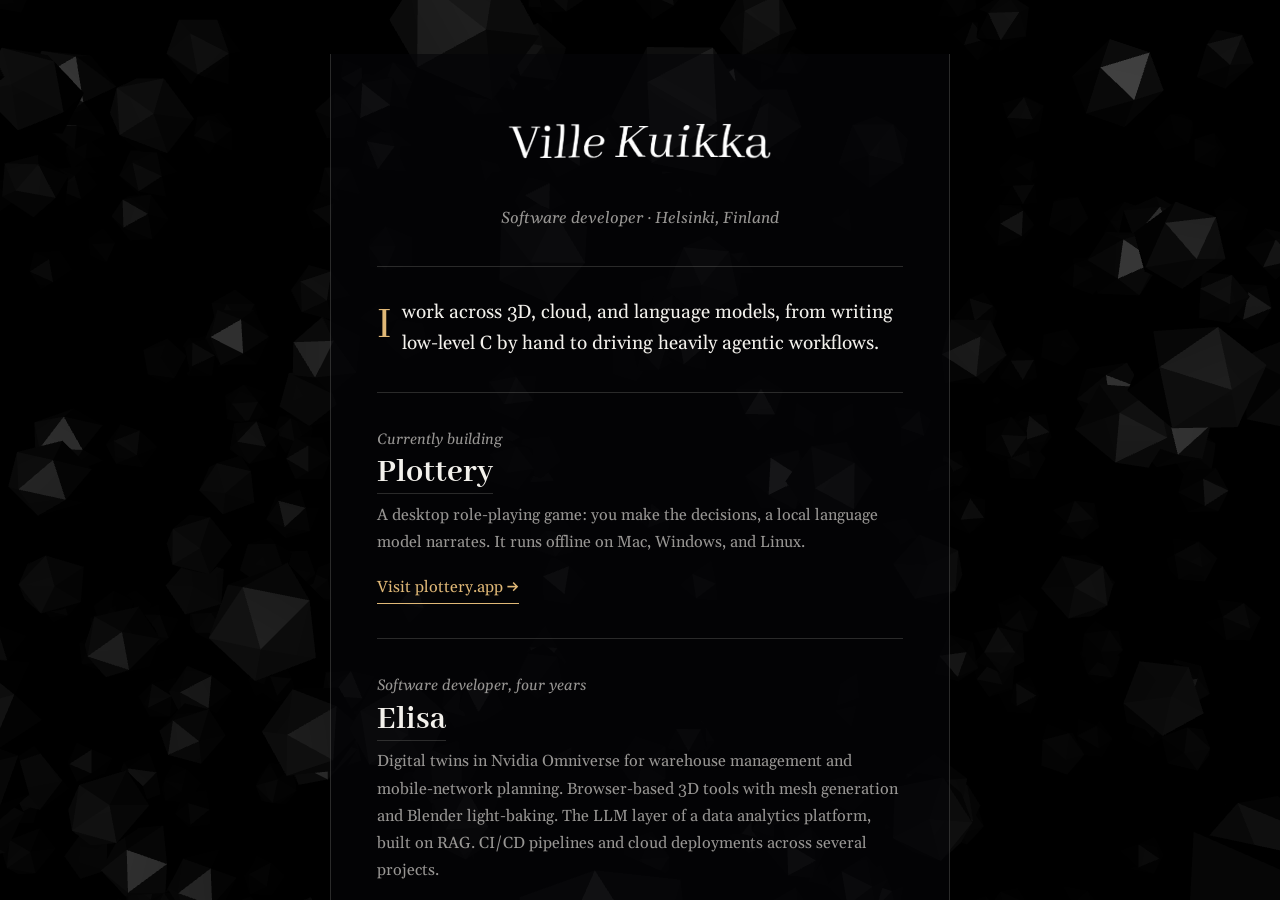
==== index.html @ 919b80c1 "Remove the Plottery pull-quote" ====
<!DOCTYPE html>
<html lang="en">
	<head>
		<meta charset="utf-8">
		<title> Ville Kuikka </title>
		<meta name="description" content="Ville Kuikka, software developer in Helsinki. Plottery, Elisa, Winter Classic Lahti, Doom Nukem.">
		<script src="src/libraries/blotter.min.js"></script>
		<script src="src/libraries/liquidDistortMaterial.js"></script>
		<script src="src/libraries/three.js"></script>
		<script src="src/libraries/jquery.min.js"></script>
		<script src="src/blotter_setup.js" type="module"></script>
		<script src="src/web.js" type="module"></script>
		<meta name="viewport" content="width=device-width, initial-scale=1.0">
		<link href= "web.css" rel="stylesheet" type="text/css">
		<link rel="icon" type="image/gif" href="https://github.com/vkuikka/Fractal-explorer/raw/master/images/img3.png"/>

		<style>
			@import url('https://fonts.googleapis.com/css2?family=Abhaya+Libre:wght@400;700&family=Gelasio:ital@0;1&display=swap');
		</style>

		<script>
			// Failsafe: the 3D background is an enhancement. If its script fails to
			// load at all, still reveal the page, which sits on a solid black background.
			(function () {
				function reveal() { if (document.body) document.body.style.visibility = 'visible'; }
				window.addEventListener('load', reveal);
				setTimeout(reveal, 1500);
			})();
		</script>

		<noscript>
			<style>body { visibility: visible !important; }</style>
		</noscript>

	</head>
	<body style='visibility: hidden;'>
		<div id="threejs_view">
			<canvas></canvas>
		</div>

		<main class="intro">
			<div class="content">
				<header class="hero">
					<h1><span class='blotter'>Ville Kuikka</span></h1>
					<p class="role">Software developer &middot; Helsinki, Finland</p>
				</header>

				<p class="lead">
					I work across 3D, cloud, and language models, from writing low-level C
					by hand to driving heavily agentic workflows.
				</p>

				<section class="entry">
					<p class="label">Currently building</p>
					<h2><a href="https://plottery.app" target="_blank" rel="noopener">Plottery</a></h2>
					<p>
						A desktop role-playing game: you make the decisions, a local
						language model narrates. It runs offline on Mac, Windows, and Linux.
					</p>
					<a class="more" href="https://plottery.app" target="_blank" rel="noopener">Visit plottery.app &rarr;</a>
				</section>

				<section class="entry">
					<p class="label">Software developer, four years</p>
					<h2><a href="https://elisa.fi" target="_blank" rel="noopener">Elisa</a></h2>
					<p>
						Digital twins in Nvidia Omniverse for warehouse management and
						mobile-network planning. Browser-based 3D tools with mesh generation
						and Blender light-baking. The LLM layer of a data analytics platform,
						built on RAG. CI/CD pipelines and cloud deployments across several projects.
					</p>
				</section>

				<section class="entry">
					<p class="label">Client work</p>
					<h2><a href="https://talviklassikko.vercel.app" target="_blank" rel="noopener">Winter Classic Lahti</a></h2>
					<p>
						Site for an outdoor junior hockey event. Rebuilt from WordPress as
						static pages; the match timetable is read from the organisers'
						spreadsheet, so they can change it on the morning of the event.
					</p>
				</section>

				<section class="entry">
					<p class="label">School project</p>
					<h2><a href="https://github.com/vkuikka/doom-nukem" target="_blank" rel="noopener">Doom Nukem</a></h2>
					<p>
						A 3D engine in C, rendered entirely on the CPU in software, with
						SDL handling the window and pixel buffer. Ray-traced lighting and
						baking, a level editor, and a VR demo run off Arduino sensors. We
						built it to understand the math behind 3D rendering.
					</p>
				</section>

				<footer class="links">
					<a href="tools/">Tools</a>
					<a href="https://github.com/vkuikka" target="_blank" rel="noopener">GitHub</a>
					<a href="https://www.shadertoy.com/user/V1773" target="_blank" rel="noopener">Shadertoy</a>
					<a href="https://www.linkedin.com/in/ville-kuikka/" target="_blank" rel="noopener">LinkedIn</a>
					<a href="mailto:ville.kuikka@outlook.com">Email</a>
				</footer>
			</div>
		</main>
	</body>
</html>
---- web.css ----
body::-webkit-scrollbar {
	width: 0px;
}

.intro::-webkit-scrollbar {
	width: 8px;
}

.intro::-webkit-scrollbar-track {
	background: transparent;
}

.intro::-webkit-scrollbar-thumb {
	background: rgba(243, 241, 236, 0.18);
}

.intro::-webkit-scrollbar-thumb:hover {
	background: rgba(243, 241, 236, 0.32);
}

html {
	background-color: black;
}

:root {
	--accent: #e0b877;
	--text: #f3f1ec;
	--muted: rgba(243, 241, 236, 0.62);
	--rule: rgba(243, 241, 236, 0.16);
	--sheet: rgba(6, 6, 9, 0.62);
}

:root, body, html {
	overflow: hidden;
	overscroll-behavior: none;
	padding: 0;
	margin: 0;
	height: 100%;
	width: 100%;
}

#threejs_view {
	position: fixed;
	top: 0;
	left: 0;
	z-index: -10;
	width: 100%;
	height: 100%;
}

#threejs_view canvas {
	display: block;
	width: 100%;
	height: 100%;
}

.intro {
	position: fixed;
	inset: 0;
	display: flex;
	flex-direction: column;
	align-items: center;
	justify-content: safe center;
	box-sizing: border-box;
	padding: 6vh 24px;
	overflow-y: auto;
	overflow-x: hidden;
	scrollbar-width: thin;
	scrollbar-color: rgba(243, 241, 236, 0.22) transparent;

	color: var(--text);
	font-family: 'Gelasio', serif;
	font-size: 16px;
	line-height: 1.7;
}

/* One sheet behind the whole column, so the text stays readable over the
   moving background without turning each section into a floating card. */
.content {
	width: 100%;
	max-width: 620px;
	box-sizing: border-box;
	padding: 52px 46px 44px;
	background: var(--sheet);
	border-left: 1px solid var(--rule);
	border-right: 1px solid var(--rule);

	animation: rise 0.9s ease both;
}

@keyframes rise {
	from { opacity: 0; transform: translateY(14px); }
	to   { opacity: 1; transform: translateY(0); }
}

/* Hero ----------------------------------------------------------------- */

.hero {
	text-align: center;
	padding-bottom: 34px;
	border-bottom: 1px solid var(--rule);
}

.hero h1 {
	margin: 0;
	font-family: 'Abhaya Libre', serif;
	font-weight: 400;
	line-height: 1;
}

.hero .blotter {
	display: inline-block;
	max-width: 100%;
}

/* The effect renders into a fixed-size canvas; keep it inside the column on
   narrow screens instead of pushing the page sideways. */
.hero .blotter canvas {
	max-width: 100%;
	height: auto;
}

.role {
	margin: 10px 0 0;
	font-style: italic;
	color: var(--muted);
}

.lead {
	margin: 30px 0 0;
	font-size: 19px;
	line-height: 1.6;
}

.lead::first-letter {
	font-family: 'Abhaya Libre', serif;
	font-size: 46px;
	line-height: 1;
	float: left;
	padding: 6px 10px 0 0;
	color: var(--accent);
}

/* Entries -------------------------------------------------------------- */

.entry {
	margin-top: 34px;
	padding-top: 34px;
	border-top: 1px solid var(--rule);
}

/* The hero already draws a rule under itself. */
.hero + .entry {
	border-top: 0;
}

.label {
	margin: 0;
	font-style: italic;
	font-size: 15px;
	color: var(--accent);
}

.entry h2 {
	margin: 2px 0 10px;
	font-family: 'Abhaya Libre', serif;
	font-weight: 700;
	font-size: 34px;
	line-height: 1.1;
}

.entry h2 a {
	color: var(--text);
	text-decoration: none;
	border-bottom: 1px solid var(--rule);
	transition: color 0.2s ease, border-color 0.2s ease;
}

.entry h2 a:hover {
	color: var(--accent);
	border-bottom-color: var(--accent);
}

.entry p {
	margin: 0;
	color: var(--muted);
}

.more {
	display: inline-block;
	margin-top: 18px;
	color: var(--accent);
	text-decoration: none;
	border-bottom: 1px solid var(--accent);
	padding-bottom: 2px;
	transition: color 0.2s ease, border-color 0.2s ease;
}

.more:hover {
	color: var(--text);
	border-bottom-color: var(--text);
}

/* Footer --------------------------------------------------------------- */

.links {
	display: flex;
	flex-wrap: wrap;
	gap: 26px;
	justify-content: center;
	margin-top: 40px;
	padding-top: 26px;
	border-top: 1px solid var(--rule);
}

.links a {
	color: var(--muted);
	text-decoration: none;
	font-size: 15px;
	border-bottom: 1px solid transparent;
	padding-bottom: 2px;
	transition: color 0.2s ease, border-color 0.2s ease;
}

.links a:hover {
	color: var(--text);
	border-bottom-color: var(--text);
}

@media (max-width: 560px) {
	.content {
		padding: 40px 24px 34px;
		border-left: 0;
		border-right: 0;
	}

	.entry h2 {
		font-size: 28px;
	}
}
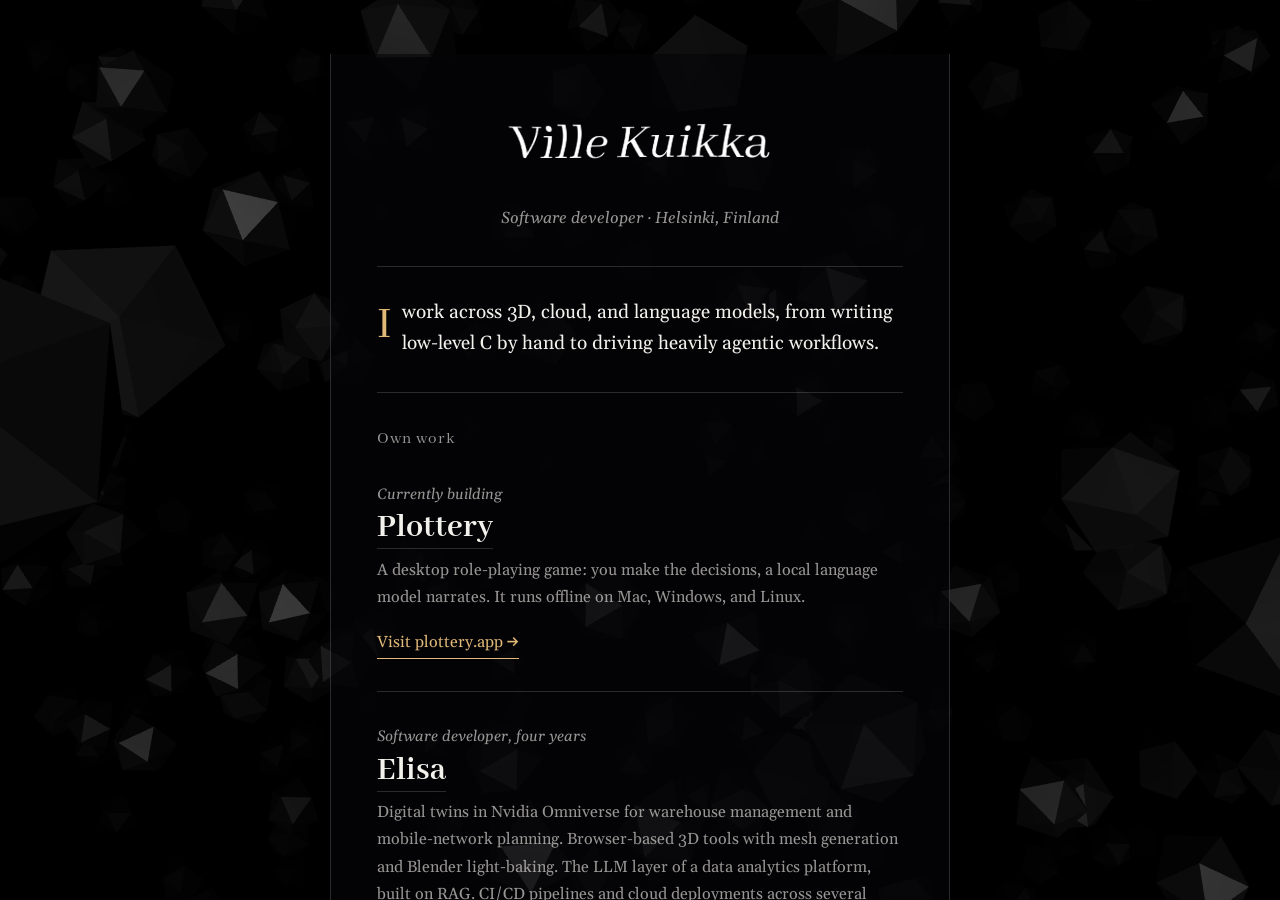
==== commit eeef381d: "Group the entries into own work and client work Client work gets its own section with a heading inst" ====
--- a/index.html
+++ b/index.html
@@ -50,46 +50,53 @@
 					by hand to driving heavily agentic workflows.
 				</p>
 
-				<section class="entry">
-					<p class="label">Currently building</p>
-					<h2><a href="https://plottery.app" target="_blank" rel="noopener">Plottery</a></h2>
-					<p>
-						A desktop role-playing game: you make the decisions, a local
-						language model narrates. It runs offline on Mac, Windows, and Linux.
-					</p>
-					<a class="more" href="https://plottery.app" target="_blank" rel="noopener">Visit plottery.app &rarr;</a>
+				<section class="group">
+					<h2 class="group-title">Own work</h2>
+
+					<article class="entry">
+						<p class="label">Currently building</p>
+						<h3><a href="https://plottery.app" target="_blank" rel="noopener">Plottery</a></h3>
+						<p>
+							A desktop role-playing game: you make the decisions, a local
+							language model narrates. It runs offline on Mac, Windows, and Linux.
+						</p>
+						<a class="more" href="https://plottery.app" target="_blank" rel="noopener">Visit plottery.app &rarr;</a>
+					</article>
+
+					<article class="entry">
+						<p class="label">Software developer, four years</p>
+						<h3><a href="https://elisa.fi" target="_blank" rel="noopener">Elisa</a></h3>
+						<p>
+							Digital twins in Nvidia Omniverse for warehouse management and
+							mobile-network planning. Browser-based 3D tools with mesh generation
+							and Blender light-baking. The LLM layer of a data analytics platform,
+							built on RAG. CI/CD pipelines and cloud deployments across several projects.
+						</p>
+					</article>
+
+					<article class="entry">
+						<p class="label">School project</p>
+						<h3><a href="https://github.com/vkuikka/doom-nukem" target="_blank" rel="noopener">Doom Nukem</a></h3>
+						<p>
+							A 3D engine in C, rendered entirely on the CPU in software, with
+							SDL handling the window and pixel buffer. Ray-traced lighting and
+							baking, a level editor, and a VR demo run off Arduino sensors. We
+							built it to understand the math behind 3D rendering.
+						</p>
+					</article>
 				</section>
 
-				<section class="entry">
-					<p class="label">Software developer, four years</p>
-					<h2><a href="https://elisa.fi" target="_blank" rel="noopener">Elisa</a></h2>
-					<p>
-						Digital twins in Nvidia Omniverse for warehouse management and
-						mobile-network planning. Browser-based 3D tools with mesh generation
-						and Blender light-baking. The LLM layer of a data analytics platform,
-						built on RAG. CI/CD pipelines and cloud deployments across several projects.
-					</p>
-				</section>
+				<section class="group">
+					<h2 class="group-title">Client work</h2>
 
-				<section class="entry">
-					<p class="label">Client work</p>
-					<h2><a href="https://talviklassikko.vercel.app" target="_blank" rel="noopener">Winter Classic Lahti</a></h2>
-					<p>
-						Site for an outdoor junior hockey event. Rebuilt from WordPress as
-						static pages; the match timetable is read from the organisers'
-						spreadsheet, so they can change it on the morning of the event.
-					</p>
-				</section>
-
-				<section class="entry">
-					<p class="label">School project</p>
-					<h2><a href="https://github.com/vkuikka/doom-nukem" target="_blank" rel="noopener">Doom Nukem</a></h2>
-					<p>
-						A 3D engine in C, rendered entirely on the CPU in software, with
-						SDL handling the window and pixel buffer. Ray-traced lighting and
-						baking, a level editor, and a VR demo run off Arduino sensors. We
-						built it to understand the math behind 3D rendering.
-					</p>
+					<article class="entry">
+						<h3><a href="https://talviklassikko.vercel.app" target="_blank" rel="noopener">Winter Classic Lahti</a></h3>
+						<p>
+							Site for an outdoor junior hockey event. The match timetable is
+							read from the organisers' spreadsheet, so they can change it on
+							the morning of the event.
+						</p>
+					</article>
 				</section>
 
 				<footer class="links">
--- a/web.css
+++ b/web.css
@@ -141,17 +141,33 @@
 	color: var(--accent);
 }
 
-/* Entries -------------------------------------------------------------- */
-
-.entry {
+/* Groups and entries ---------------------------------------------------- */
+
+.group {
 	margin-top: 34px;
-	padding-top: 34px;
+	padding-top: 32px;
 	border-top: 1px solid var(--rule);
 }
 
-/* The hero already draws a rule under itself. */
+.group-title {
+	margin: 0 0 28px;
+	font-family: 'Abhaya Libre', serif;
+	font-weight: 400;
+	font-size: 17px;
+	letter-spacing: 0.06em;
+	color: var(--muted);
+}
+
+.entry + .entry {
+	margin-top: 32px;
+	padding-top: 32px;
+	border-top: 1px solid var(--rule);
+}
+
+/* The tools page lists entries without a group heading, so the first one
+   needs the spacing the group would have given it. */
 .hero + .entry {
-	border-top: 0;
+	margin-top: 34px;
 }
 
 .label {
@@ -161,7 +177,8 @@
 	color: var(--accent);
 }
 
-.entry h2 {
+.entry h2,
+.entry h3 {
 	margin: 2px 0 10px;
 	font-family: 'Abhaya Libre', serif;
 	font-weight: 700;
@@ -169,14 +186,16 @@
 	line-height: 1.1;
 }
 
-.entry h2 a {
+.entry h2 a,
+.entry h3 a {
 	color: var(--text);
 	text-decoration: none;
 	border-bottom: 1px solid var(--rule);
 	transition: color 0.2s ease, border-color 0.2s ease;
 }
 
-.entry h2 a:hover {
+.entry h2 a:hover,
+.entry h3 a:hover {
 	color: var(--accent);
 	border-bottom-color: var(--accent);
 }
@@ -234,7 +253,8 @@
 		border-right: 0;
 	}
 
-	.entry h2 {
+	.entry h2,
+	.entry h3 {
 		font-size: 28px;
 	}
 }
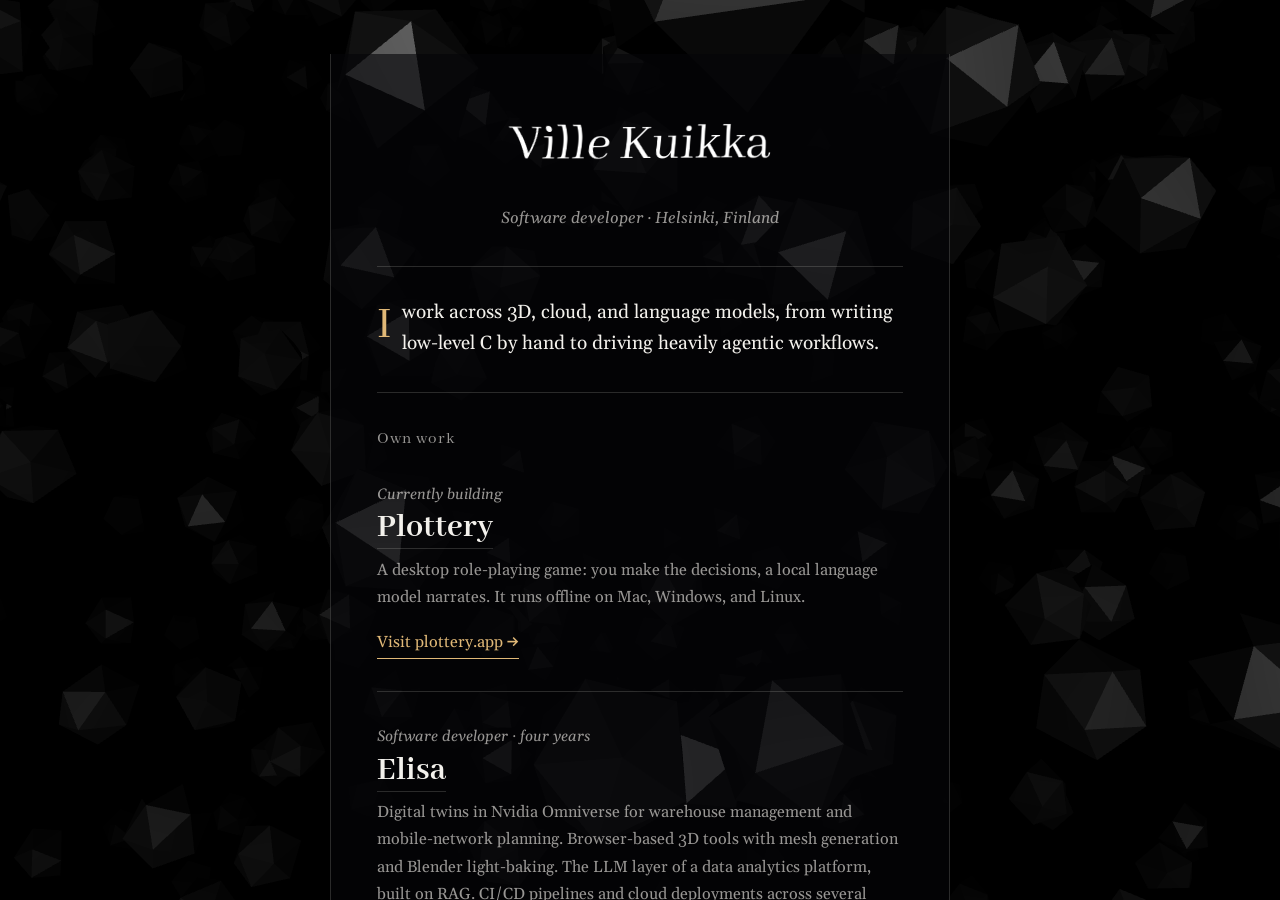
==== commit 535e6d73: "Cut the Winter Classic text down to one line" ====
--- a/index.html
+++ b/index.html
@@ -64,7 +64,7 @@
 					</article>
 
 					<article class="entry">
-						<p class="label">Software developer, four years</p>
+						<p class="label">Software developer &middot; four years</p>
 						<h3><a href="https://elisa.fi" target="_blank" rel="noopener">Elisa</a></h3>
 						<p>
 							Digital twins in Nvidia Omniverse for warehouse management and
@@ -92,9 +92,7 @@
 					<article class="entry">
 						<h3><a href="https://talviklassikko.vercel.app" target="_blank" rel="noopener">Winter Classic Lahti</a></h3>
 						<p>
-							Site for an outdoor junior hockey event. The match timetable is
-							read from the organisers' spreadsheet, so they can change it on
-							the morning of the event.
+							Site for an outdoor junior hockey event.
 						</p>
 					</article>
 				</section>
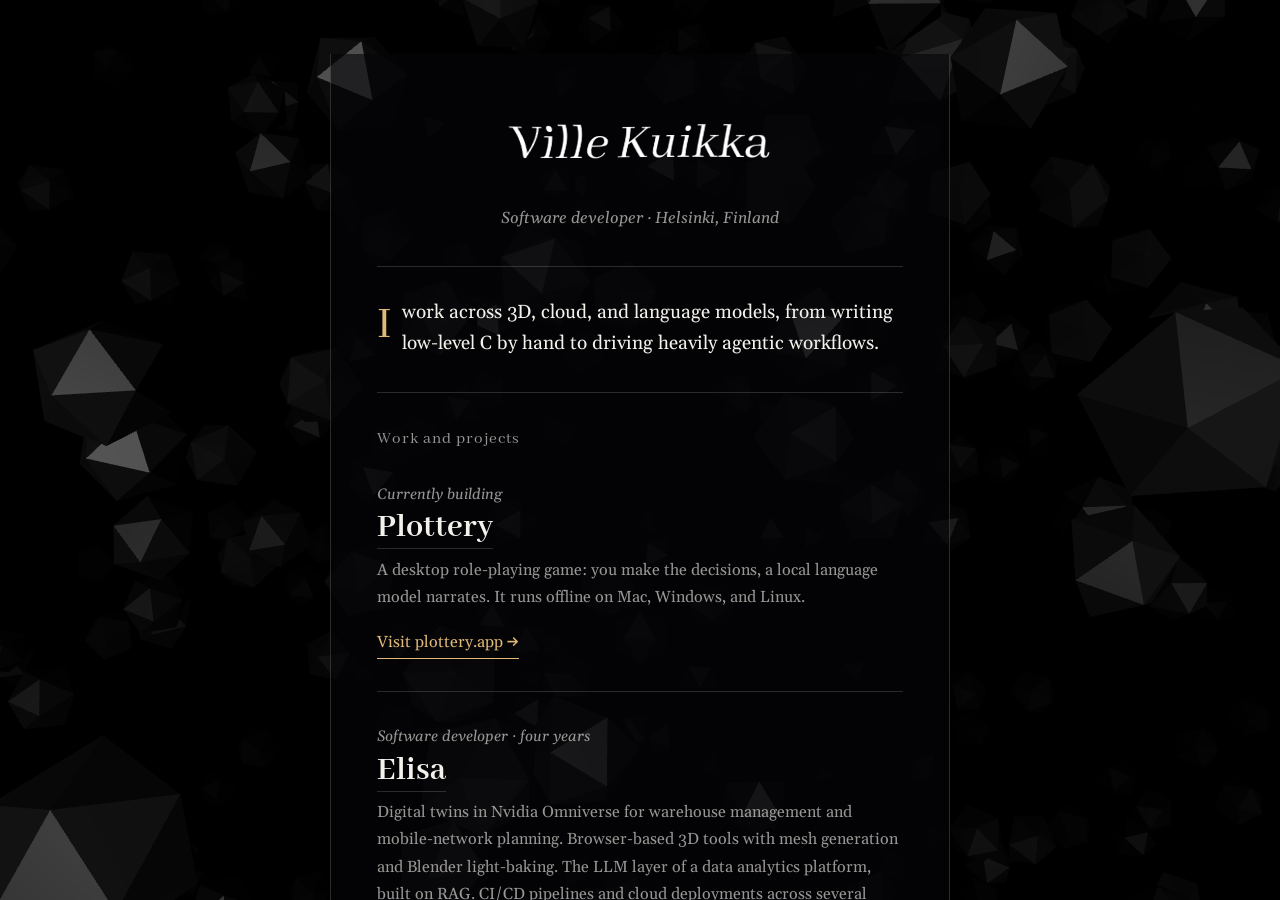
==== commit b293d0ab: "Rename the first group to Work and projects" ====
--- a/index.html
+++ b/index.html
@@ -51,7 +51,7 @@
 				</p>
 
 				<section class="group">
-					<h2 class="group-title">Own work</h2>
+					<h2 class="group-title">Work and projects</h2>
 
 					<article class="entry">
 						<p class="label">Currently building</p>
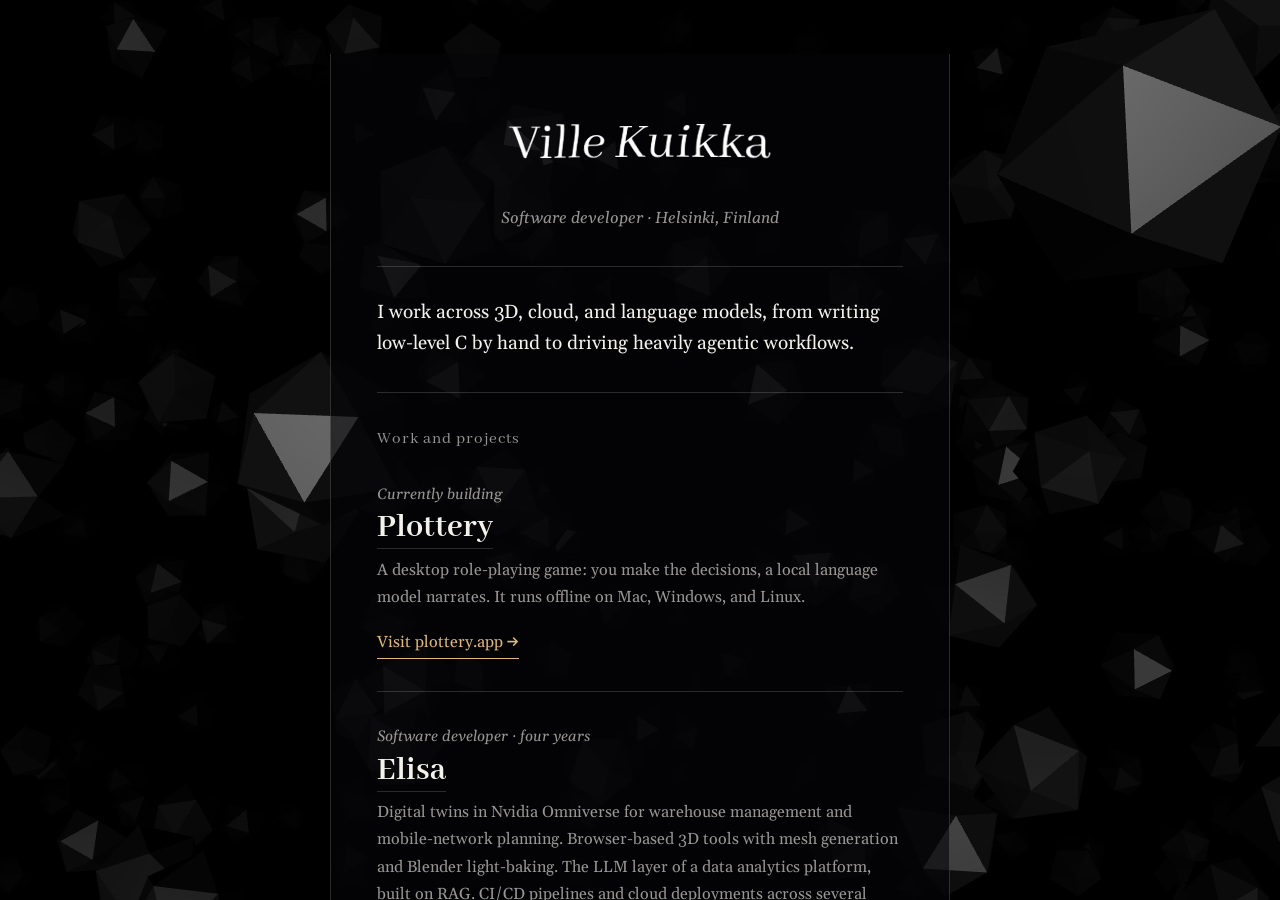
==== commit 4e912a67: "Point the Elisa link at Elisa IndustrIQ" ====
--- a/index.html
+++ b/index.html
@@ -65,7 +65,7 @@
 
 					<article class="entry">
 						<p class="label">Software developer &middot; four years</p>
-						<h3><a href="https://elisa.fi" target="_blank" rel="noopener">Elisa</a></h3>
+						<h3><a href="https://www.elisaindustriq.com/" target="_blank" rel="noopener">Elisa</a></h3>
 						<p>
 							Digital twins in Nvidia Omniverse for warehouse management and
 							mobile-network planning. Browser-based 3D tools with mesh generation
--- a/web.css
+++ b/web.css
@@ -60,9 +60,8 @@
 	display: flex;
 	flex-direction: column;
 	align-items: center;
-	justify-content: safe center;
 	box-sizing: border-box;
-	padding: 6vh 24px;
+	padding: 0 24px;
 	overflow-y: auto;
 	overflow-x: hidden;
 	scrollbar-width: thin;
@@ -72,6 +71,16 @@
 	font-family: 'Gelasio', serif;
 	font-size: 16px;
 	line-height: 1.7;
+}
+
+/* Two flex items that grow into whatever room is left over. They centre the
+   column on a tall screen and keep a fixed gap above and below it once the
+   text is taller than the screen. Centring the scroll container itself, or
+   padding it, loses the top or the bottom of the column in some browsers. */
+.intro::before,
+.intro::after {
+	content: '';
+	flex: 1 0 6vh;
 }
 
 /* One sheet behind the whole column, so the text stays readable over the
@@ -85,7 +94,16 @@
 	border-left: 1px solid var(--rule);
 	border-right: 1px solid var(--rule);
 
-	animation: rise 0.9s ease both;
+	/* No fill mode: a browser that never runs the animation, because the tab is
+	   throttled or in a background frame, then shows the text rather than
+	   holding it at the opacity 0 the first frame asks for. */
+	animation: rise 0.9s ease;
+}
+
+@media (prefers-reduced-motion: reduce) {
+	.content {
+		animation: none;
+	}
 }
 
 @keyframes rise {
@@ -130,15 +148,6 @@
 	margin: 30px 0 0;
 	font-size: 19px;
 	line-height: 1.6;
-}
-
-.lead::first-letter {
-	font-family: 'Abhaya Libre', serif;
-	font-size: 46px;
-	line-height: 1;
-	float: left;
-	padding: 6px 10px 0 0;
-	color: var(--accent);
 }
 
 /* Groups and entries ---------------------------------------------------- */
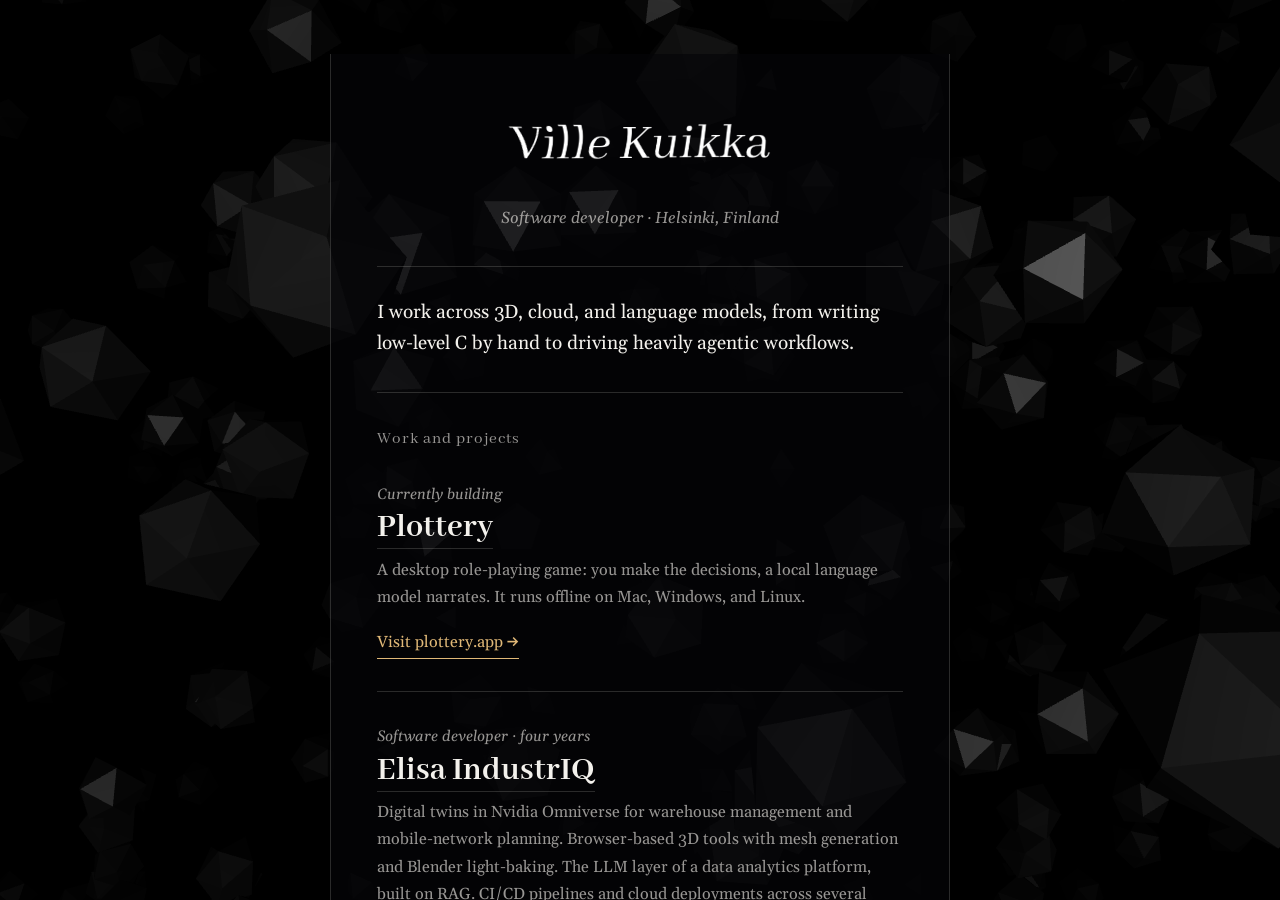
==== commit ce10e3c2: "Name the employer Elisa IndustrIQ, and let links open where the browser wants" ====
--- a/index.html
+++ b/index.html
@@ -3,7 +3,7 @@
 	<head>
 		<meta charset="utf-8">
 		<title> Ville Kuikka </title>
-		<meta name="description" content="Ville Kuikka, software developer in Helsinki. Plottery, Elisa, Winter Classic Lahti, Doom Nukem.">
+		<meta name="description" content="Ville Kuikka, software developer in Helsinki. Plottery, Elisa IndustrIQ, Winter Classic Lahti, Doom Nukem.">
 		<script src="src/libraries/blotter.min.js"></script>
 		<script src="src/libraries/liquidDistortMaterial.js"></script>
 		<script src="src/libraries/three.js"></script>
@@ -55,17 +55,17 @@
 
 					<article class="entry">
 						<p class="label">Currently building</p>
-						<h3><a href="https://plottery.app" target="_blank" rel="noopener">Plottery</a></h3>
+						<h3><a href="https://plottery.app">Plottery</a></h3>
 						<p>
 							A desktop role-playing game: you make the decisions, a local
 							language model narrates. It runs offline on Mac, Windows, and Linux.
 						</p>
-						<a class="more" href="https://plottery.app" target="_blank" rel="noopener">Visit plottery.app &rarr;</a>
+						<a class="more" href="https://plottery.app">Visit plottery.app &rarr;</a>
 					</article>
 
 					<article class="entry">
 						<p class="label">Software developer &middot; four years</p>
-						<h3><a href="https://www.elisaindustriq.com/" target="_blank" rel="noopener">Elisa</a></h3>
+						<h3><a href="https://www.elisaindustriq.com/">Elisa IndustrIQ</a></h3>
 						<p>
 							Digital twins in Nvidia Omniverse for warehouse management and
 							mobile-network planning. Browser-based 3D tools with mesh generation
@@ -76,7 +76,7 @@
 
 					<article class="entry">
 						<p class="label">School project</p>
-						<h3><a href="https://github.com/vkuikka/doom-nukem" target="_blank" rel="noopener">Doom Nukem</a></h3>
+						<h3><a href="https://github.com/vkuikka/doom-nukem">Doom Nukem</a></h3>
 						<p>
 							A 3D engine in C, rendered entirely on the CPU in software, with
 							SDL handling the window and pixel buffer. Ray-traced lighting and
@@ -90,7 +90,7 @@
 					<h2 class="group-title">Client work</h2>
 
 					<article class="entry">
-						<h3><a href="https://talviklassikko.vercel.app" target="_blank" rel="noopener">Winter Classic Lahti</a></h3>
+						<h3><a href="https://talviklassikko.vercel.app">Winter Classic Lahti</a></h3>
 						<p>
 							Site for an outdoor junior hockey event.
 						</p>
@@ -99,9 +99,9 @@
 
 				<footer class="links">
 					<a href="tools/">Tools</a>
-					<a href="https://github.com/vkuikka" target="_blank" rel="noopener">GitHub</a>
-					<a href="https://www.shadertoy.com/user/V1773" target="_blank" rel="noopener">Shadertoy</a>
-					<a href="https://www.linkedin.com/in/ville-kuikka/" target="_blank" rel="noopener">LinkedIn</a>
+					<a href="https://github.com/vkuikka">GitHub</a>
+					<a href="https://www.shadertoy.com/user/V1773">Shadertoy</a>
+					<a href="https://www.linkedin.com/in/ville-kuikka/">LinkedIn</a>
 					<a href="mailto:ville.kuikka@outlook.com">Email</a>
 				</footer>
 			</div>
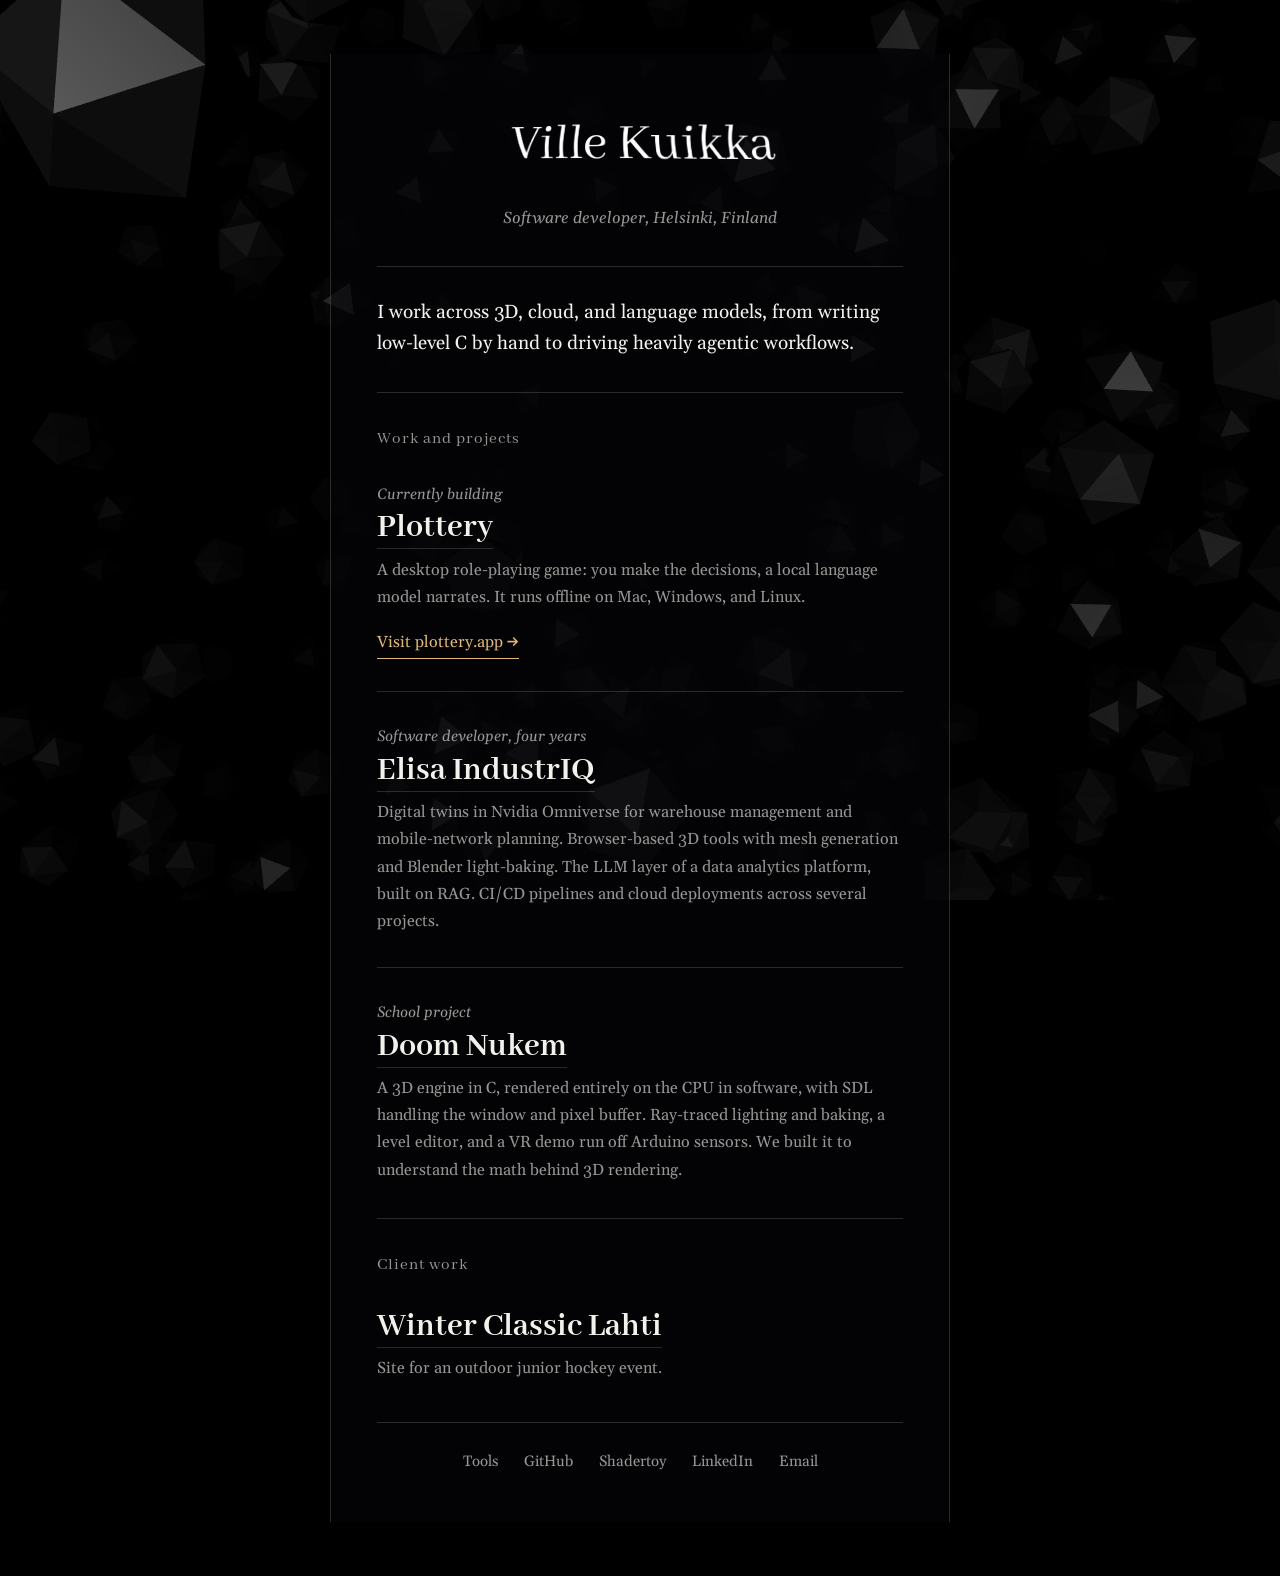
==== commit 2b1382ab: "Let the page scroll itself, and drop the middle dots The column lived in a fixed, centred scroll con" ====
--- a/index.html
+++ b/index.html
@@ -42,7 +42,7 @@
 			<div class="content">
 				<header class="hero">
 					<h1><span class='blotter'>Ville Kuikka</span></h1>
-					<p class="role">Software developer &middot; Helsinki, Finland</p>
+					<p class="role">Software developer, Helsinki, Finland</p>
 				</header>
 
 				<p class="lead">
@@ -64,7 +64,7 @@
 					</article>
 
 					<article class="entry">
-						<p class="label">Software developer &middot; four years</p>
+						<p class="label">Software developer, four years</p>
 						<h3><a href="https://www.elisaindustriq.com/">Elisa IndustrIQ</a></h3>
 						<p>
 							Digital twins in Nvidia Omniverse for warehouse management and
--- a/web.css
+++ b/web.css
@@ -1,25 +1,23 @@
 body::-webkit-scrollbar {
-	width: 0px;
-}
-
-.intro::-webkit-scrollbar {
 	width: 8px;
 }
 
-.intro::-webkit-scrollbar-track {
+body::-webkit-scrollbar-track {
 	background: transparent;
 }
 
-.intro::-webkit-scrollbar-thumb {
+body::-webkit-scrollbar-thumb {
 	background: rgba(243, 241, 236, 0.18);
 }
 
-.intro::-webkit-scrollbar-thumb:hover {
+body::-webkit-scrollbar-thumb:hover {
 	background: rgba(243, 241, 236, 0.32);
 }
 
 html {
 	background-color: black;
+	scrollbar-width: thin;
+	scrollbar-color: rgba(243, 241, 236, 0.22) transparent;
 }
 
 :root {
@@ -30,13 +28,19 @@
 	--sheet: rgba(6, 6, 9, 0.62);
 }
 
+/* The page itself scrolls. Nothing is a scroll container of its own: an inner
+   one that is also centred puts the start and the end of a long column out of
+   reach in some browsers. */
 :root, body, html {
-	overflow: hidden;
-	overscroll-behavior: none;
 	padding: 0;
 	margin: 0;
-	height: 100%;
-	width: 100%;
+	width: 100%;
+}
+
+body {
+	min-height: 100vh;
+	display: flex;
+	flex-direction: column;
 }
 
 #threejs_view {
@@ -54,33 +58,23 @@
 	height: 100%;
 }
 
+/* Grows to fill a tall window so the column sits in the middle of it, and
+   grows past it once the text is longer. Not a scroll container, so centring
+   here can never push anything out of reach. */
 .intro {
-	position: fixed;
-	inset: 0;
+	flex: 1;
 	display: flex;
 	flex-direction: column;
 	align-items: center;
+	justify-content: center;
 	box-sizing: border-box;
-	padding: 0 24px;
-	overflow-y: auto;
+	padding: 6vh 24px;
 	overflow-x: hidden;
-	scrollbar-width: thin;
-	scrollbar-color: rgba(243, 241, 236, 0.22) transparent;
 
 	color: var(--text);
 	font-family: 'Gelasio', serif;
 	font-size: 16px;
 	line-height: 1.7;
-}
-
-/* Two flex items that grow into whatever room is left over. They centre the
-   column on a tall screen and keep a fixed gap above and below it once the
-   text is taller than the screen. Centring the scroll container itself, or
-   padding it, loses the top or the bottom of the column in some browsers. */
-.intro::before,
-.intro::after {
-	content: '';
-	flex: 1 0 6vh;
 }
 
 /* One sheet behind the whole column, so the text stays readable over the
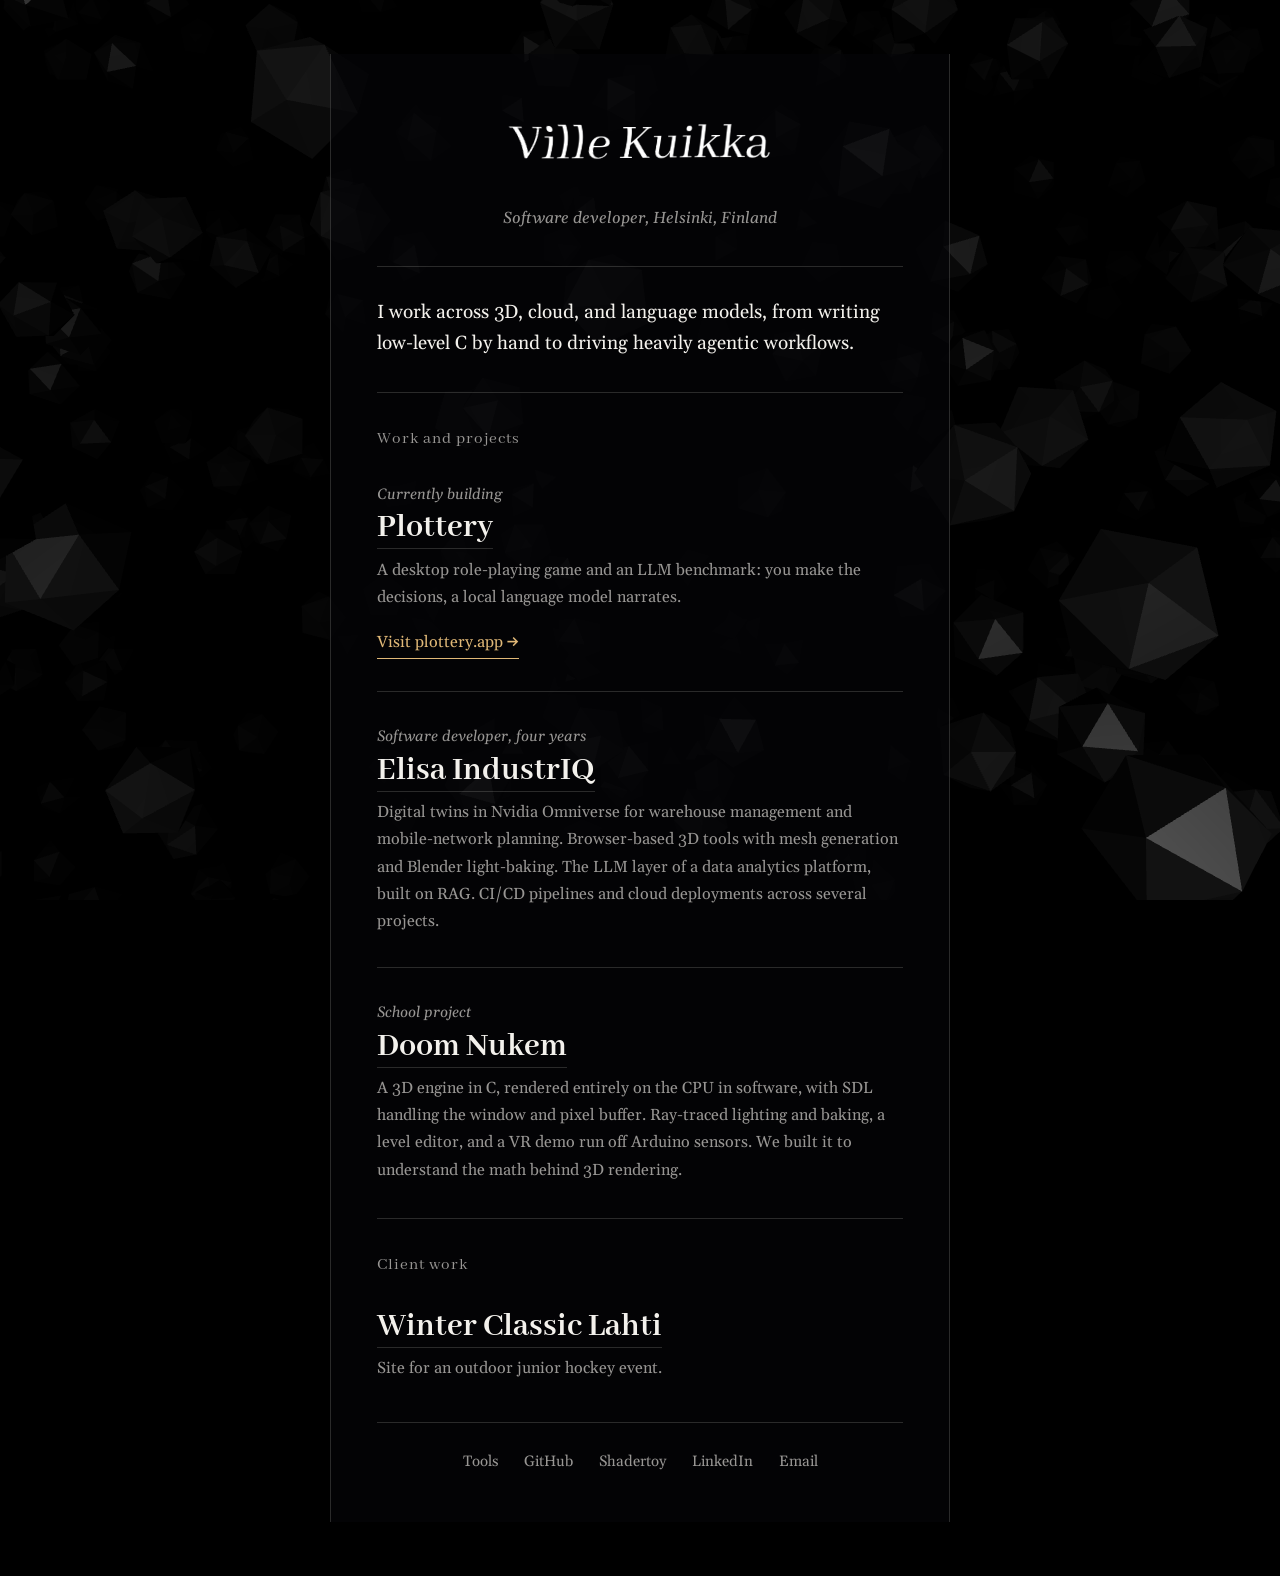
==== commit ced56506: "Call Plottery a role-playing game and an LLM benchmark" ====
--- a/index.html
+++ b/index.html
@@ -57,8 +57,8 @@
 						<p class="label">Currently building</p>
 						<h3><a href="https://plottery.app">Plottery</a></h3>
 						<p>
-							A desktop role-playing game: you make the decisions, a local
-							language model narrates. It runs offline on Mac, Windows, and Linux.
+							A desktop role-playing game and an LLM benchmark: you make the
+							decisions, a local language model narrates.
 						</p>
 						<a class="more" href="https://plottery.app">Visit plottery.app &rarr;</a>
 					</article>
